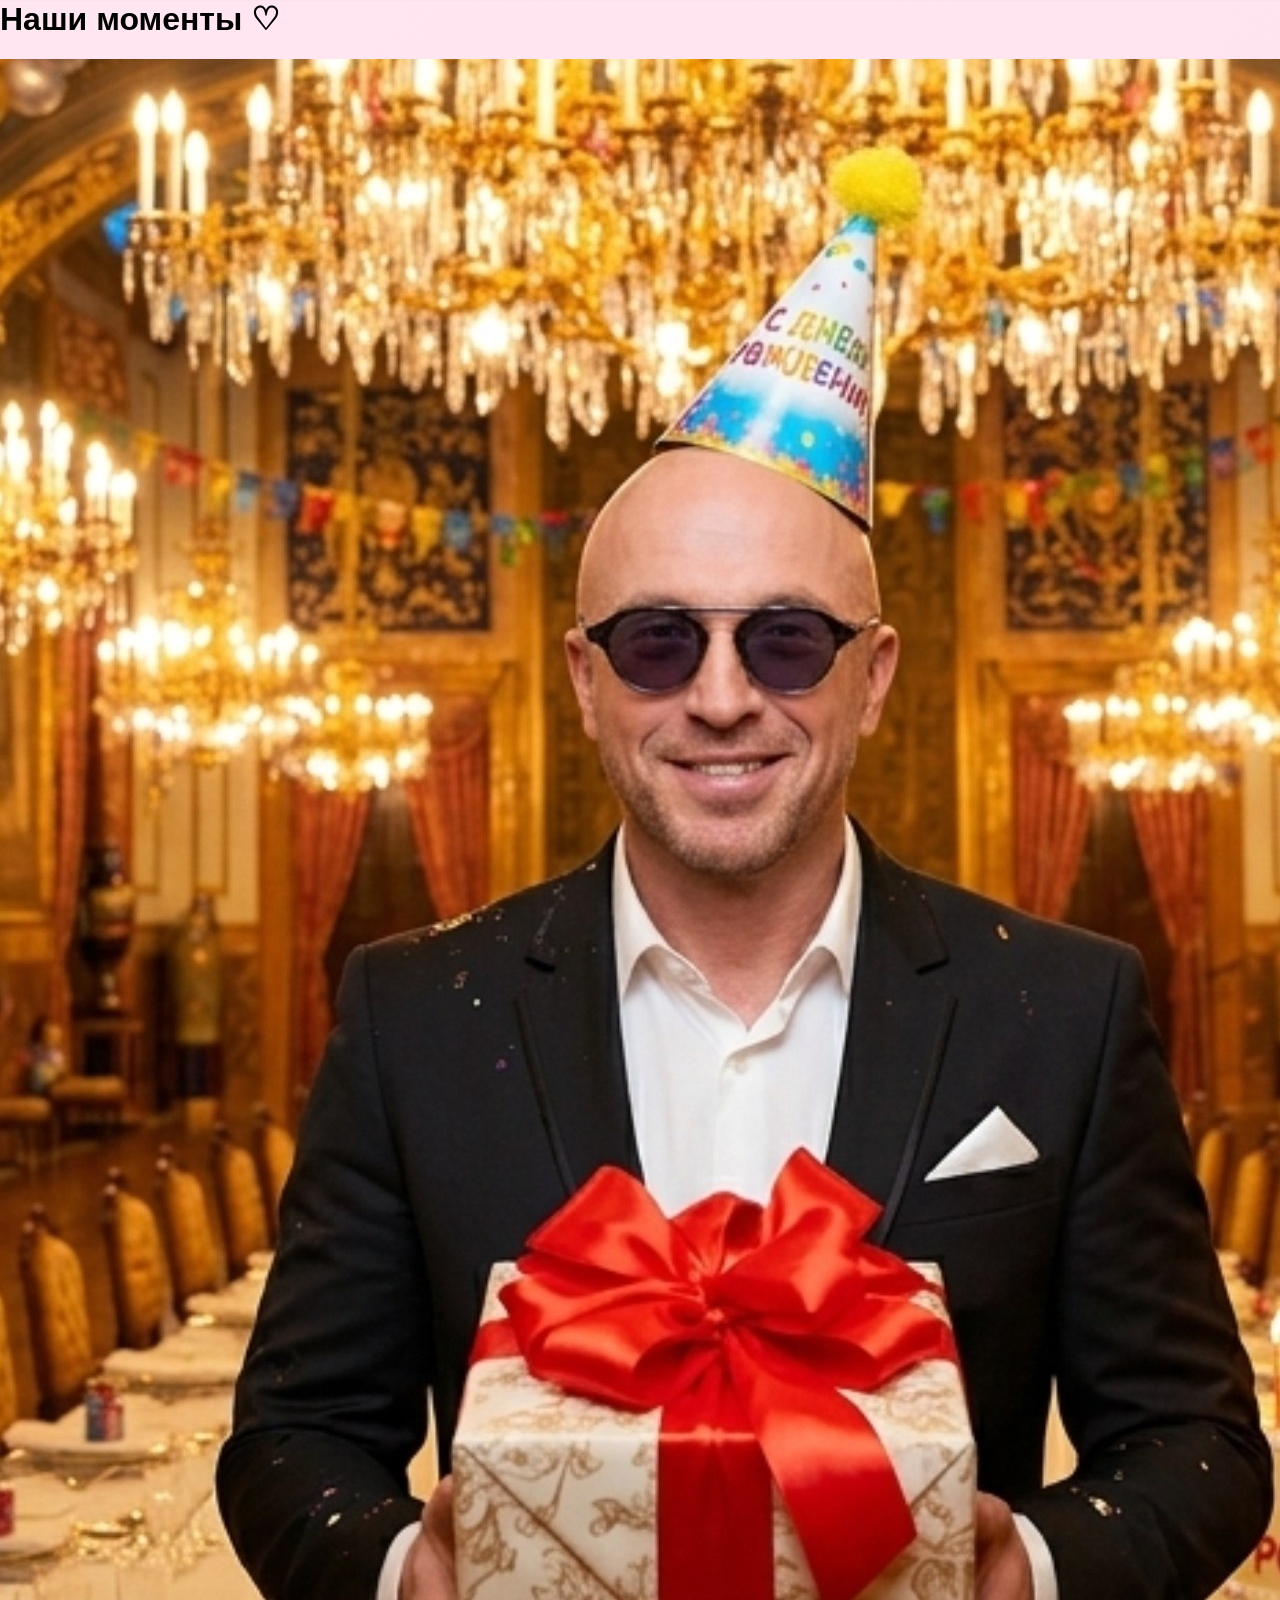
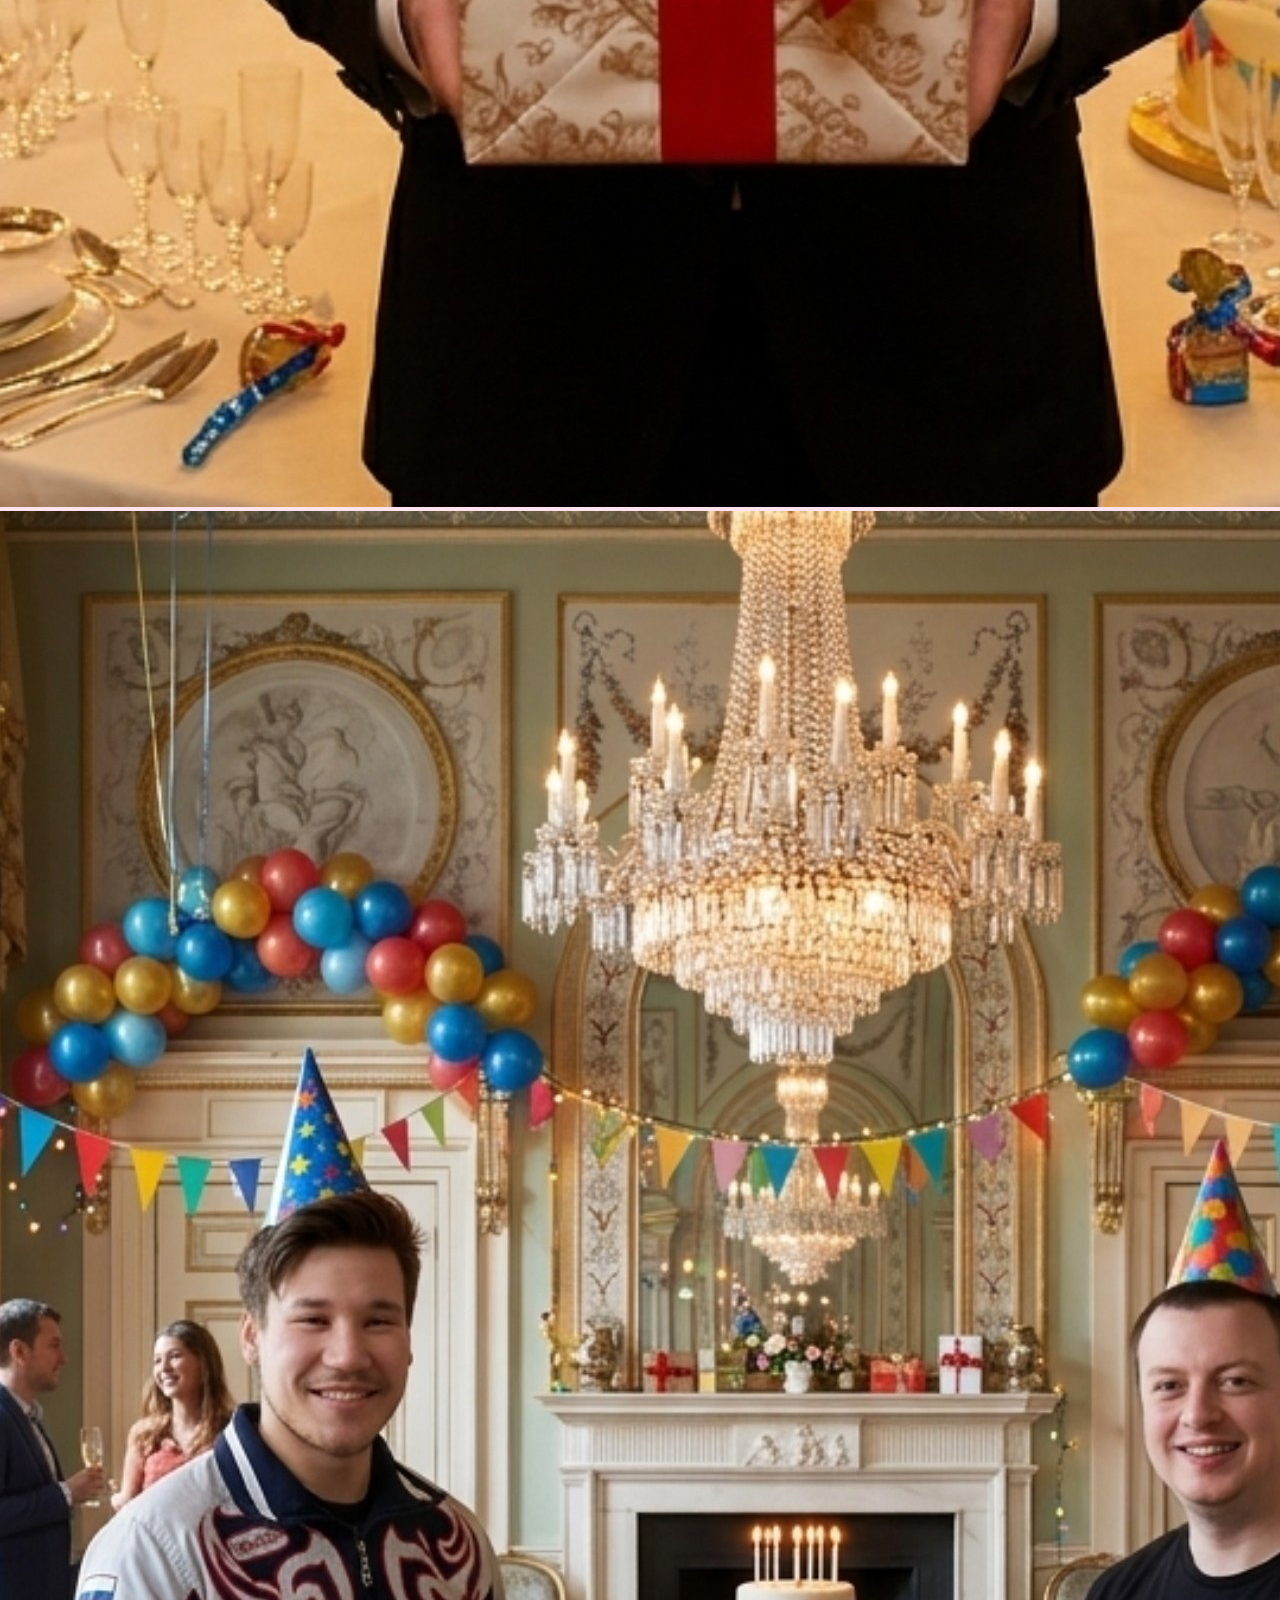
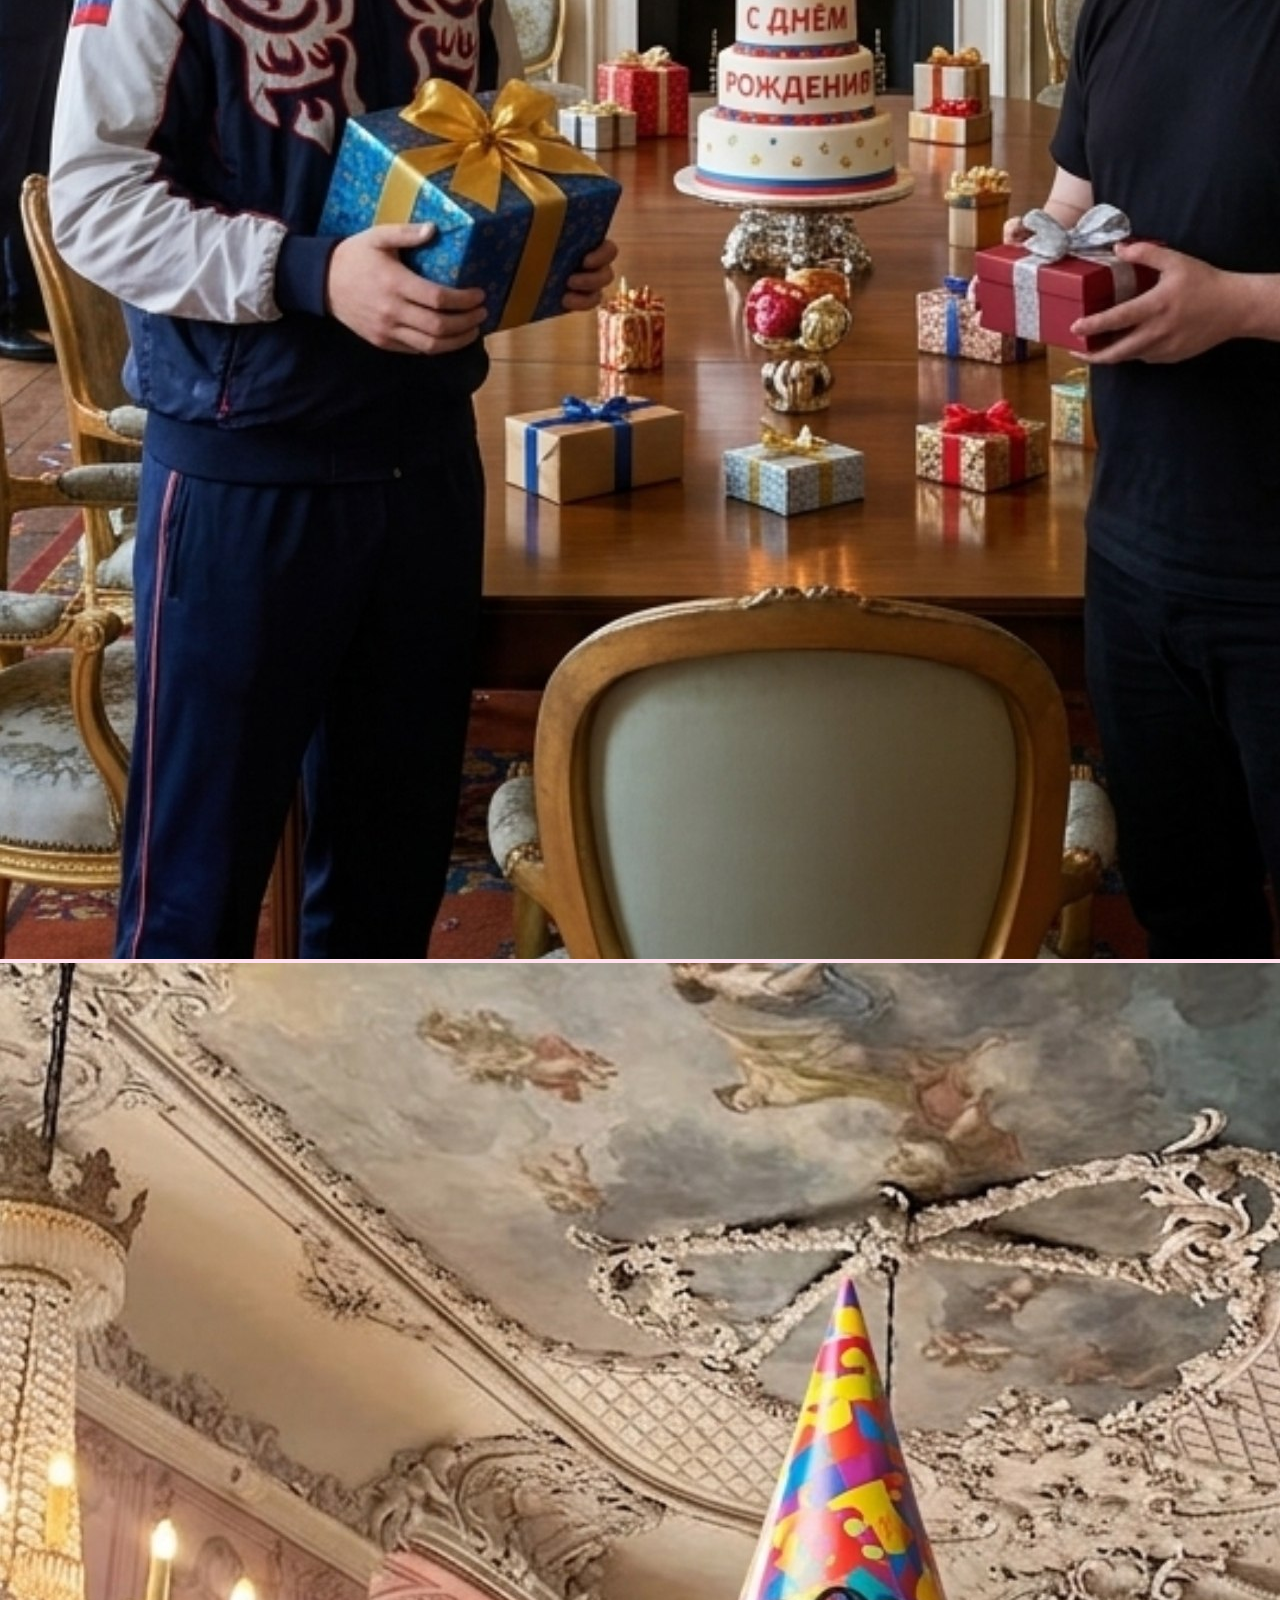
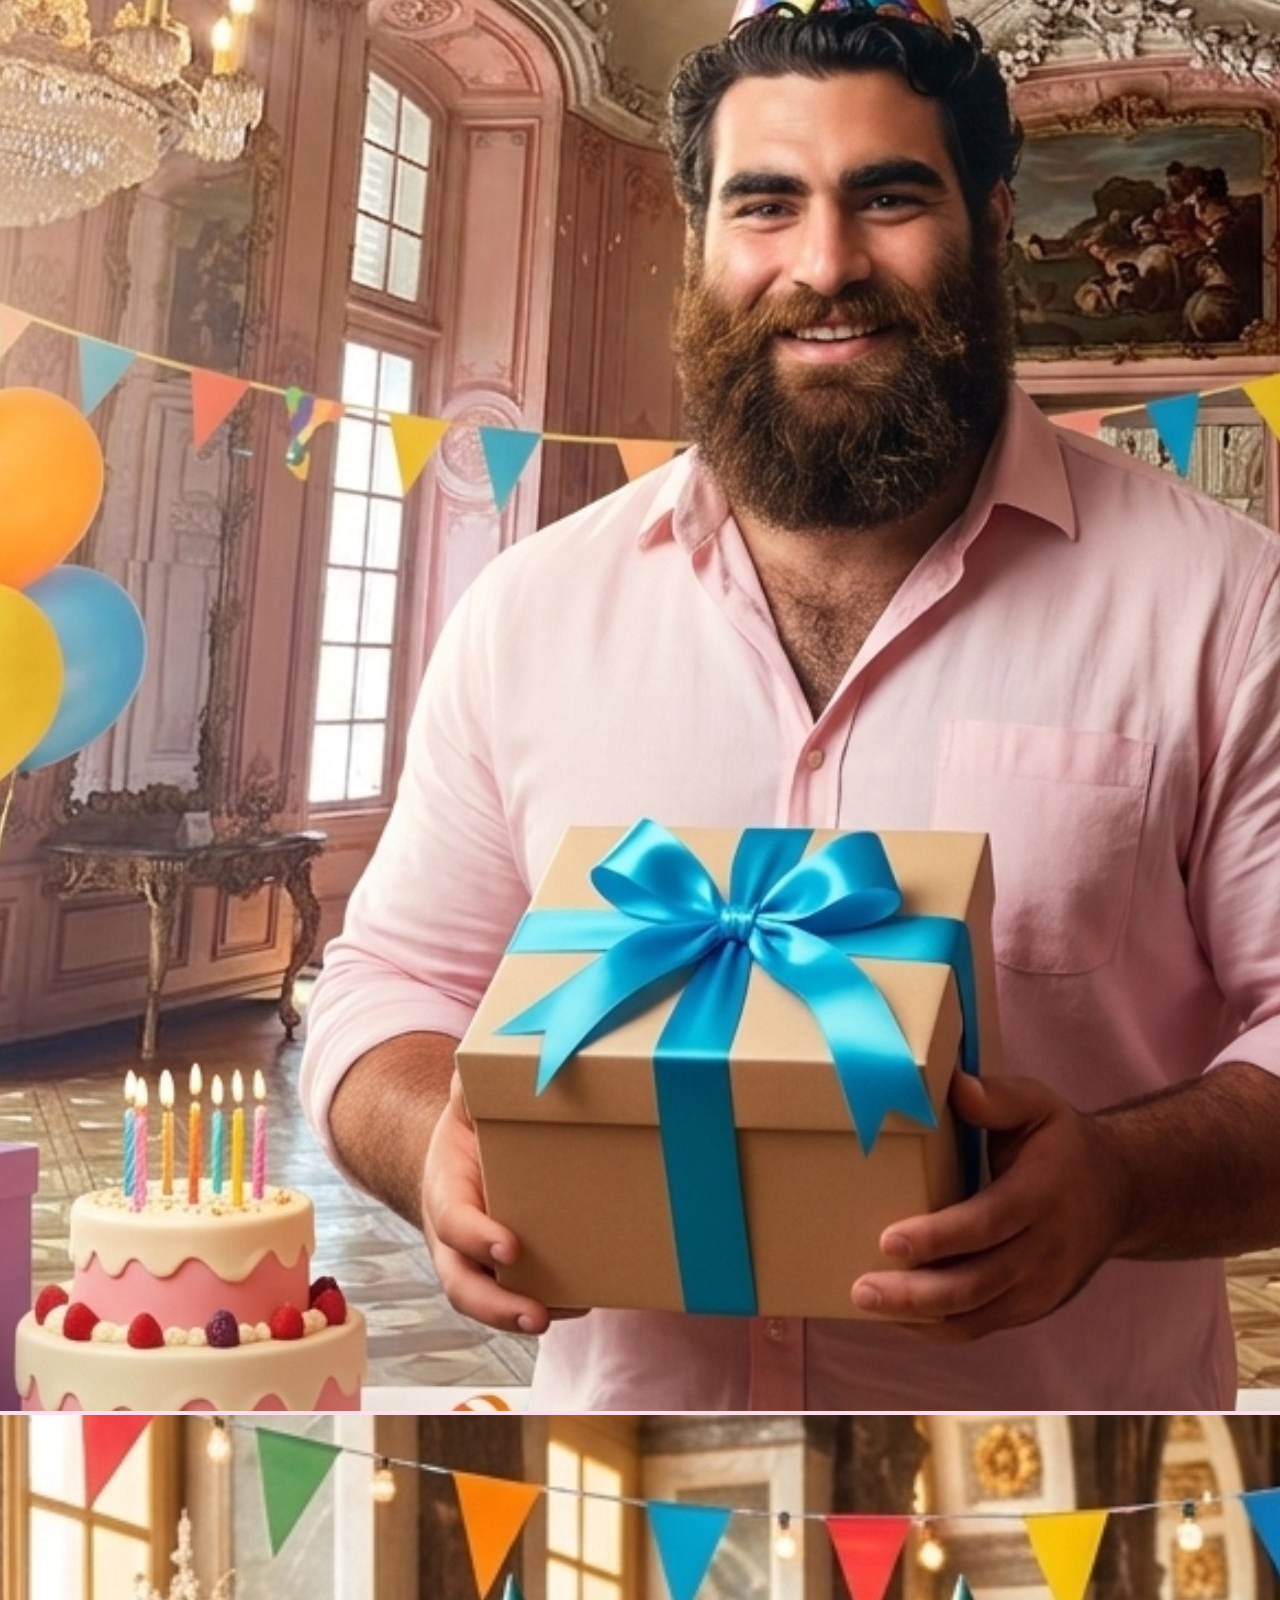
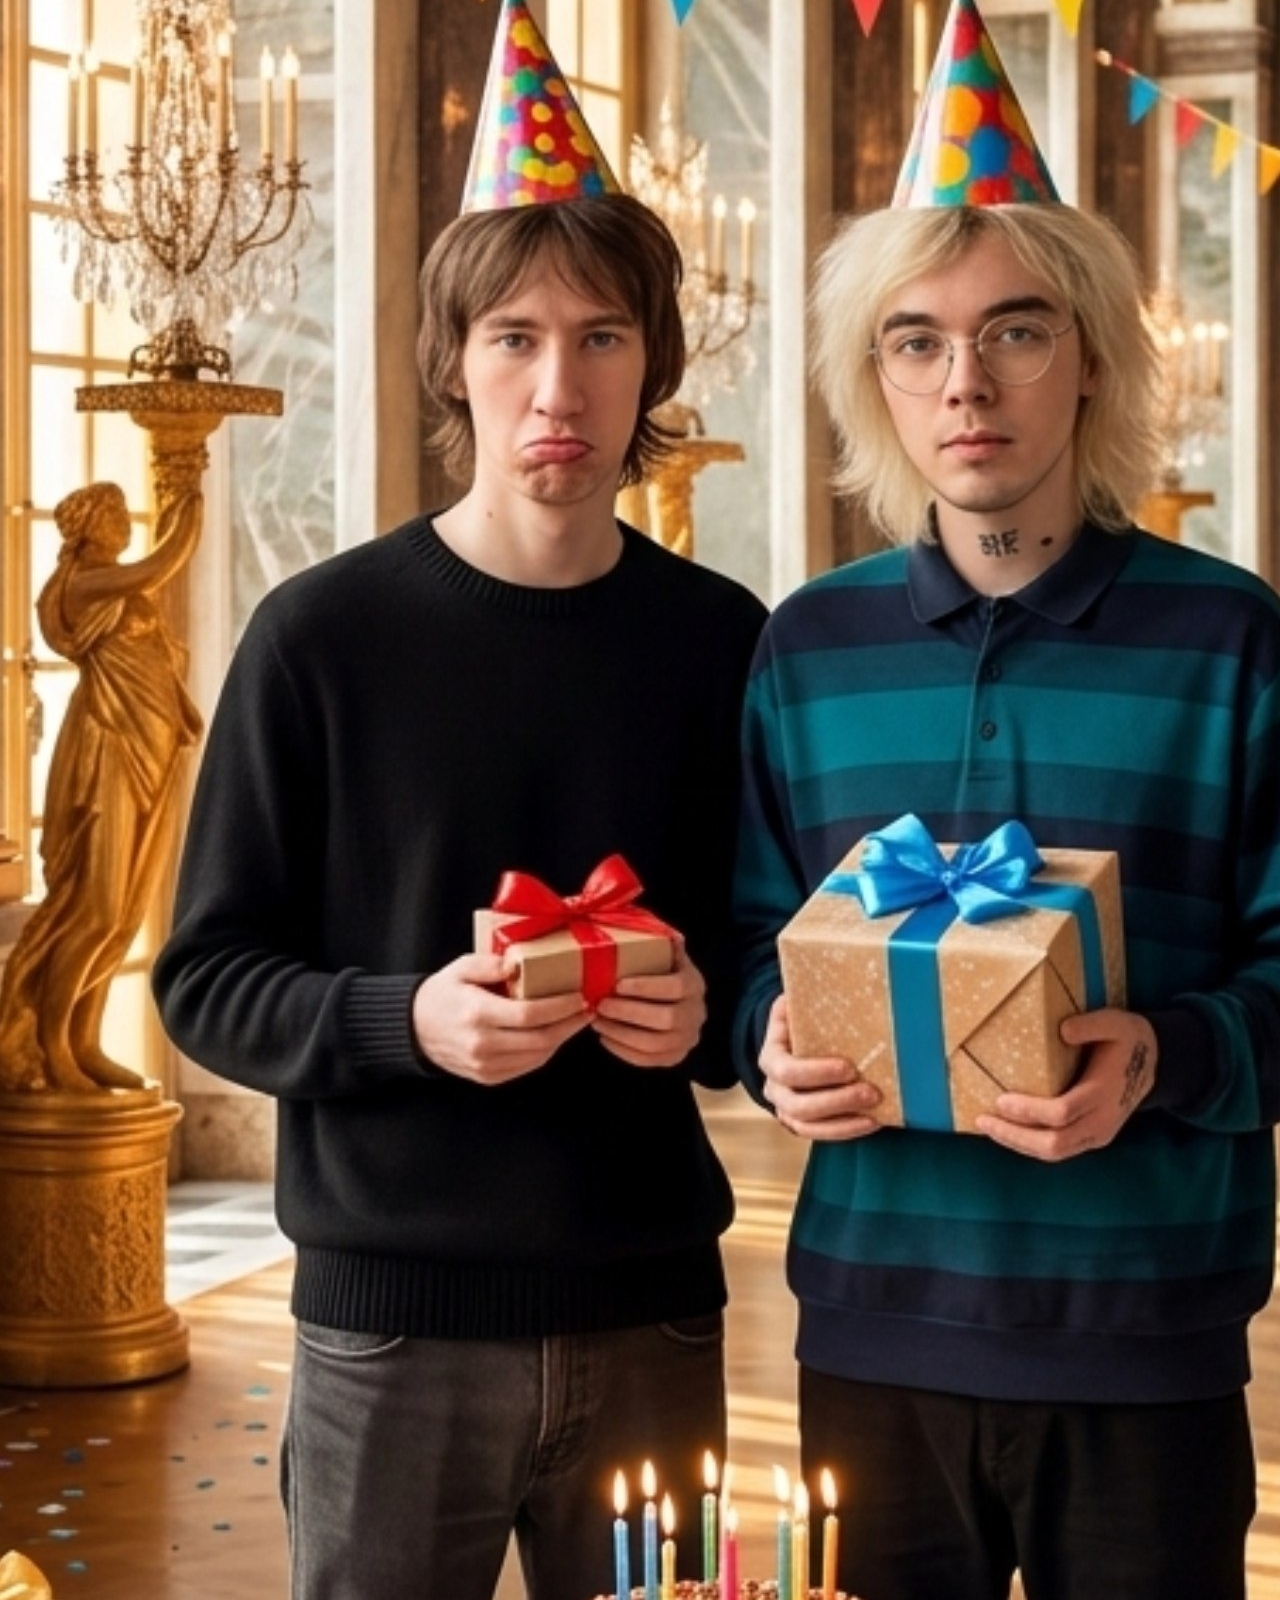
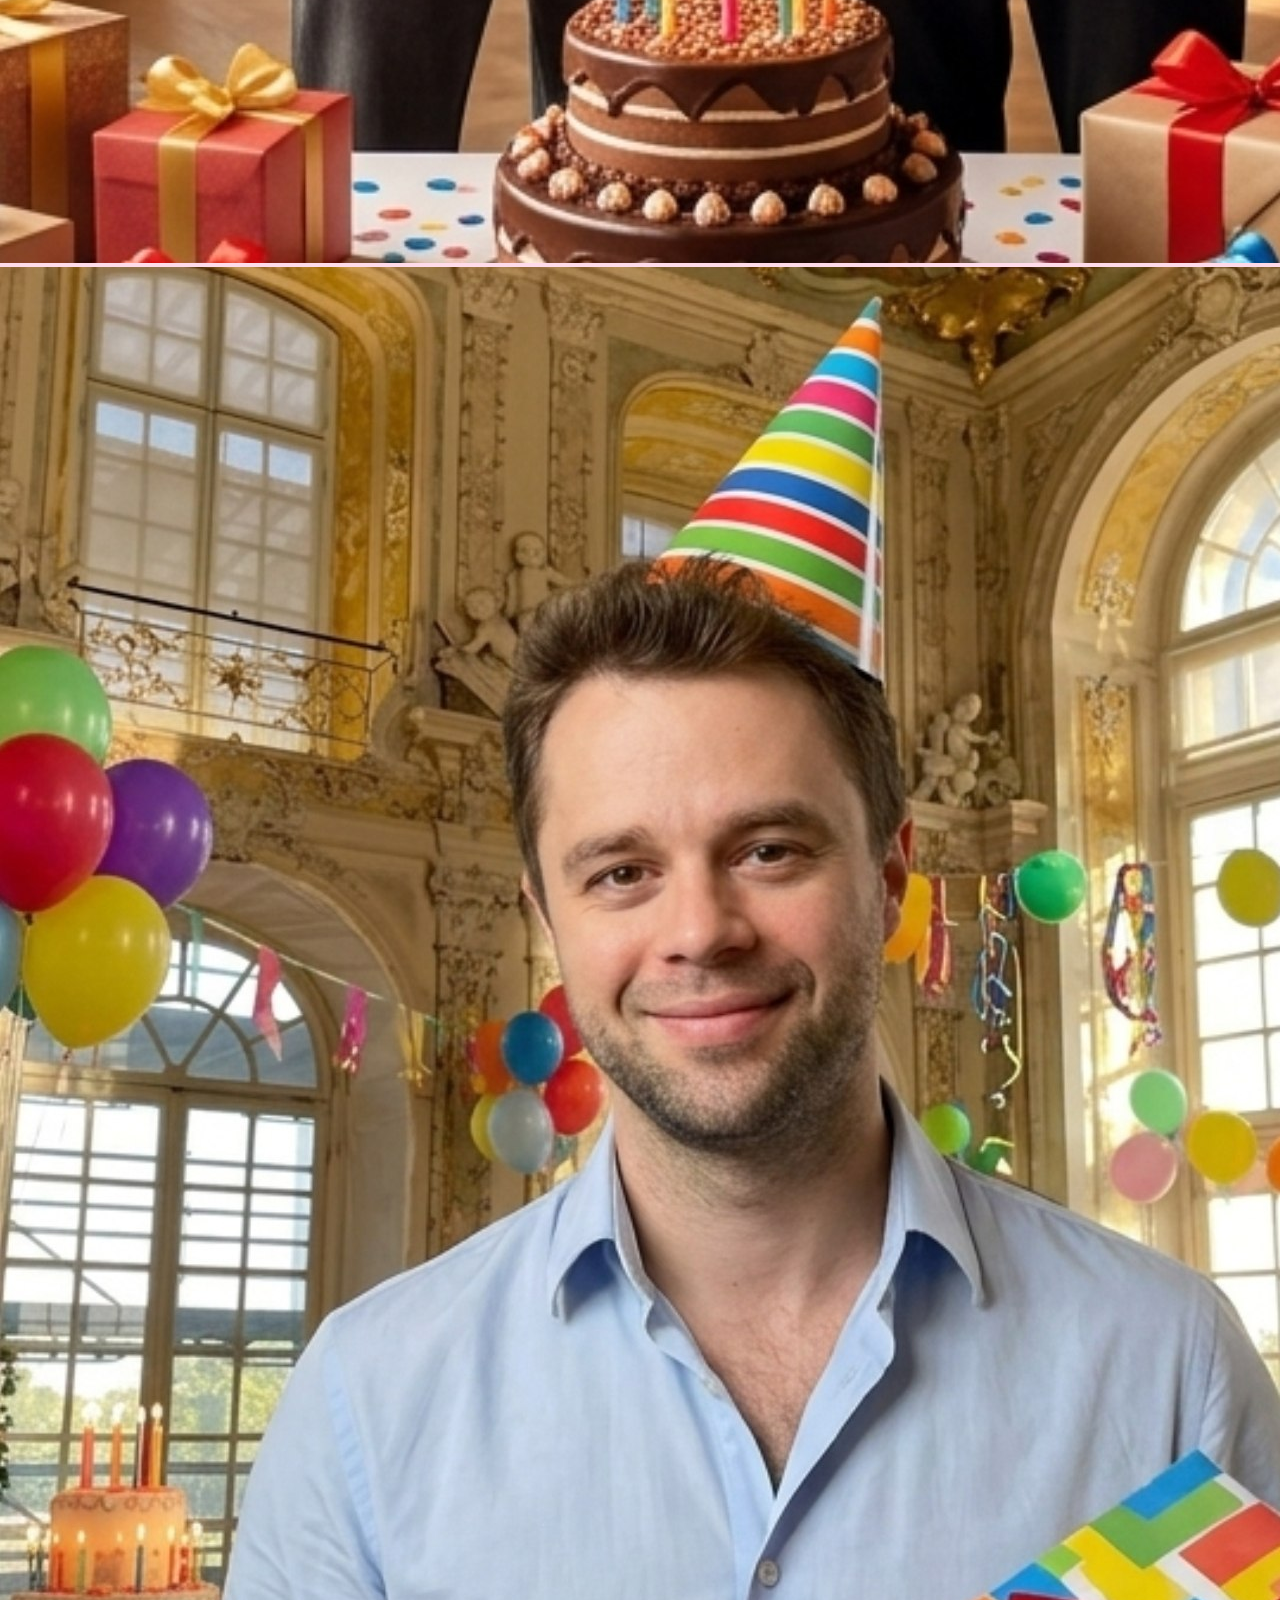
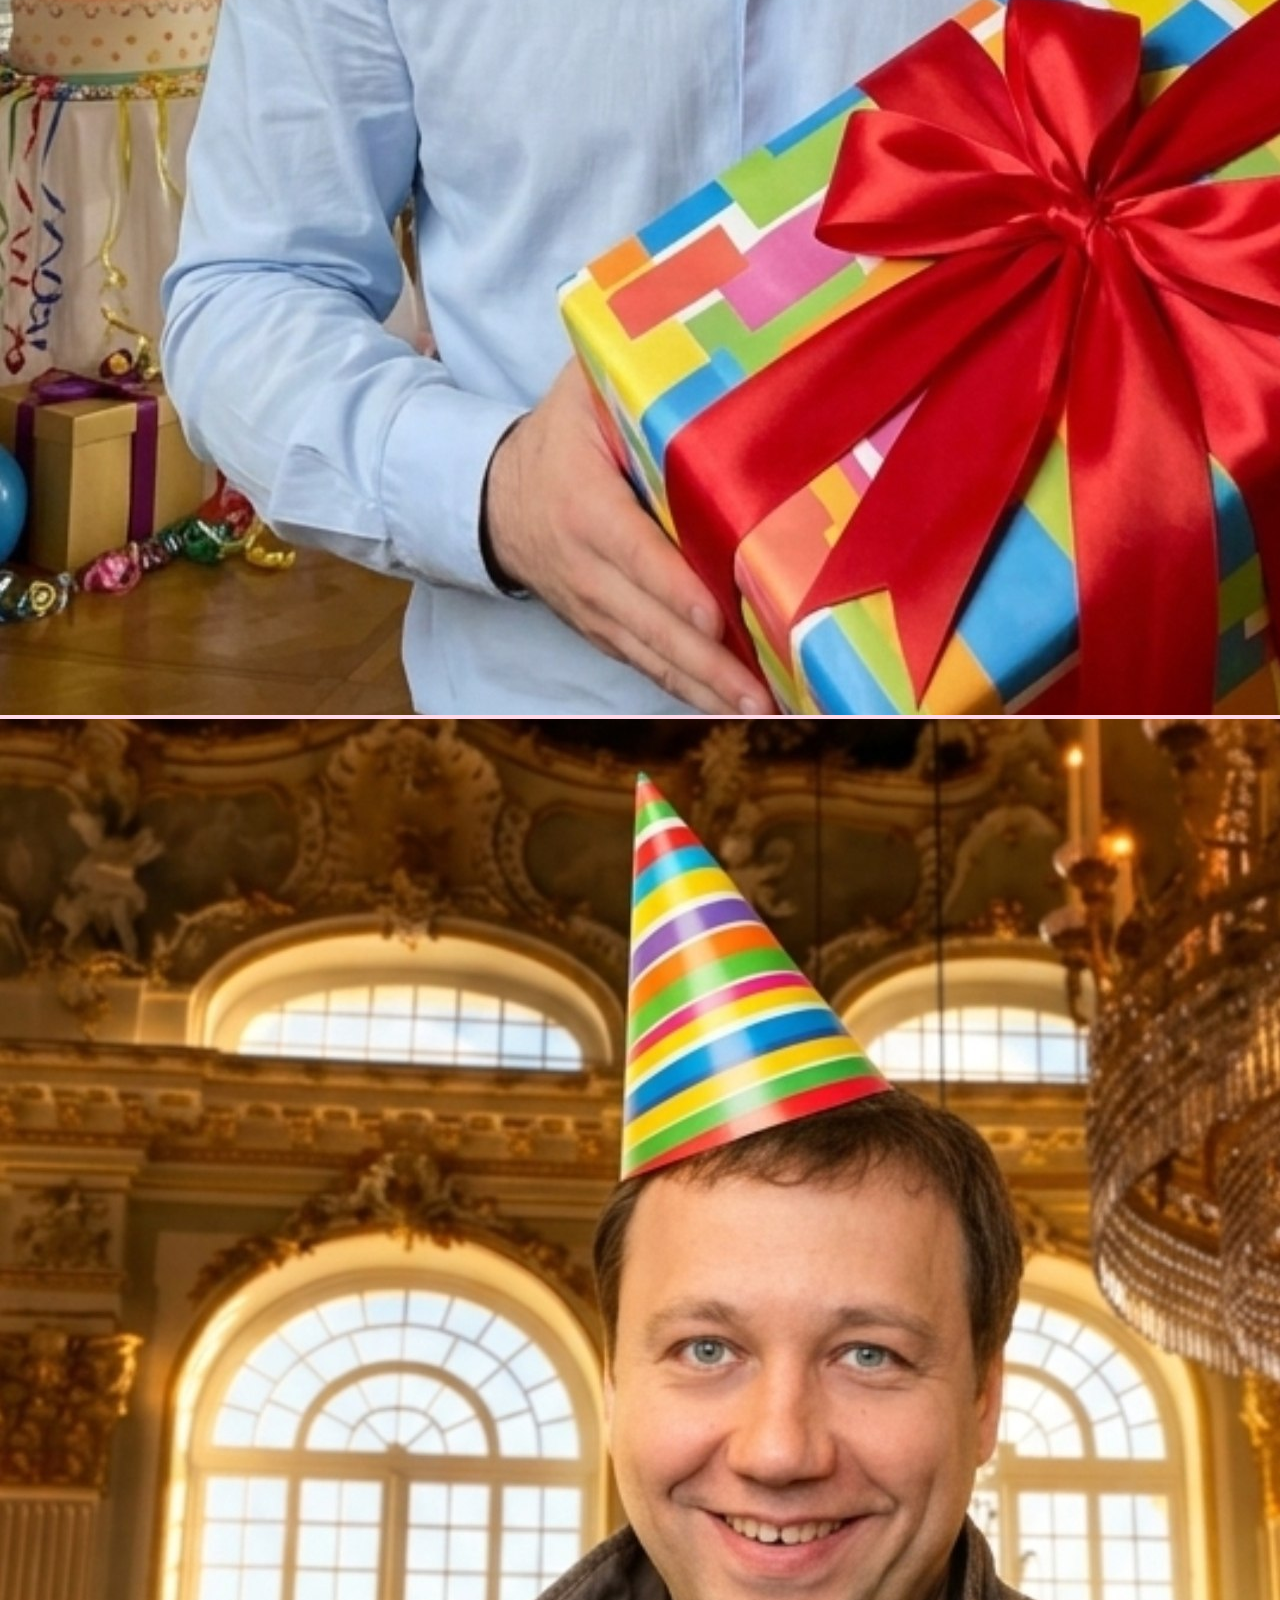
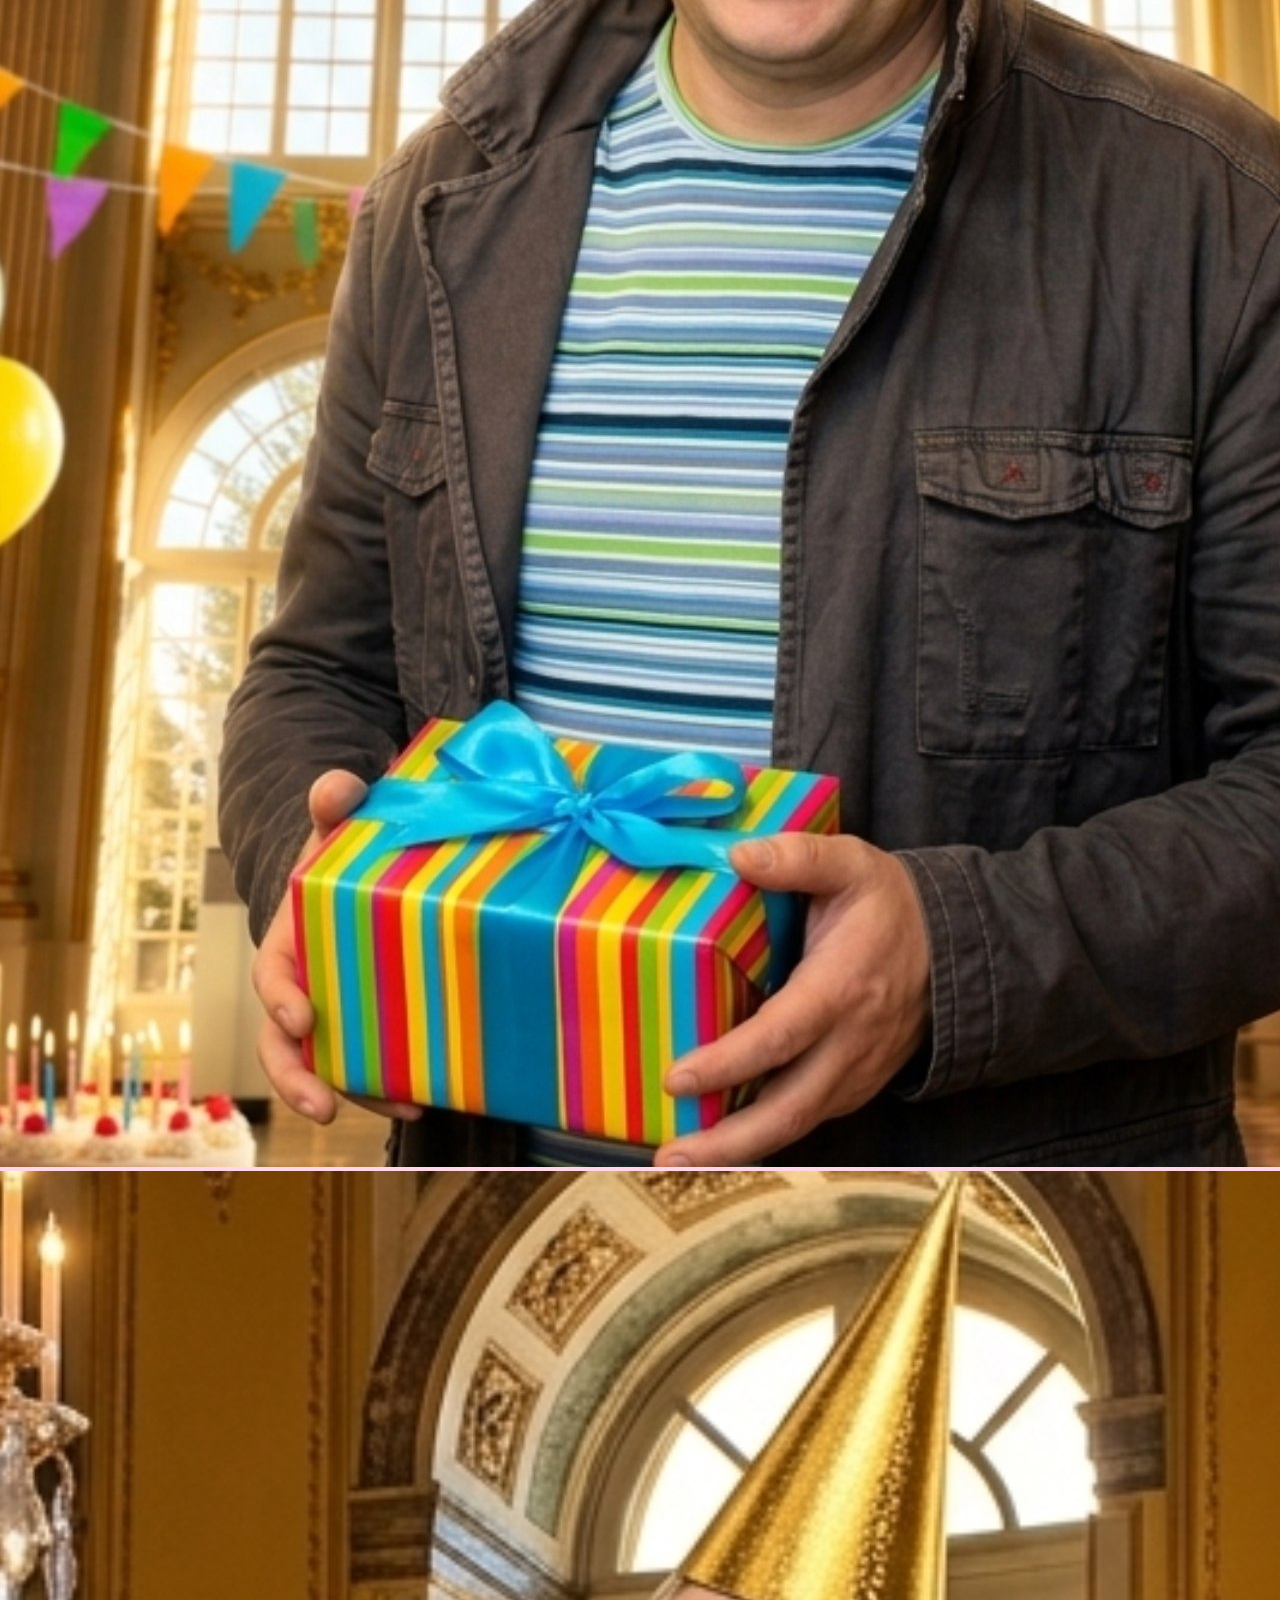
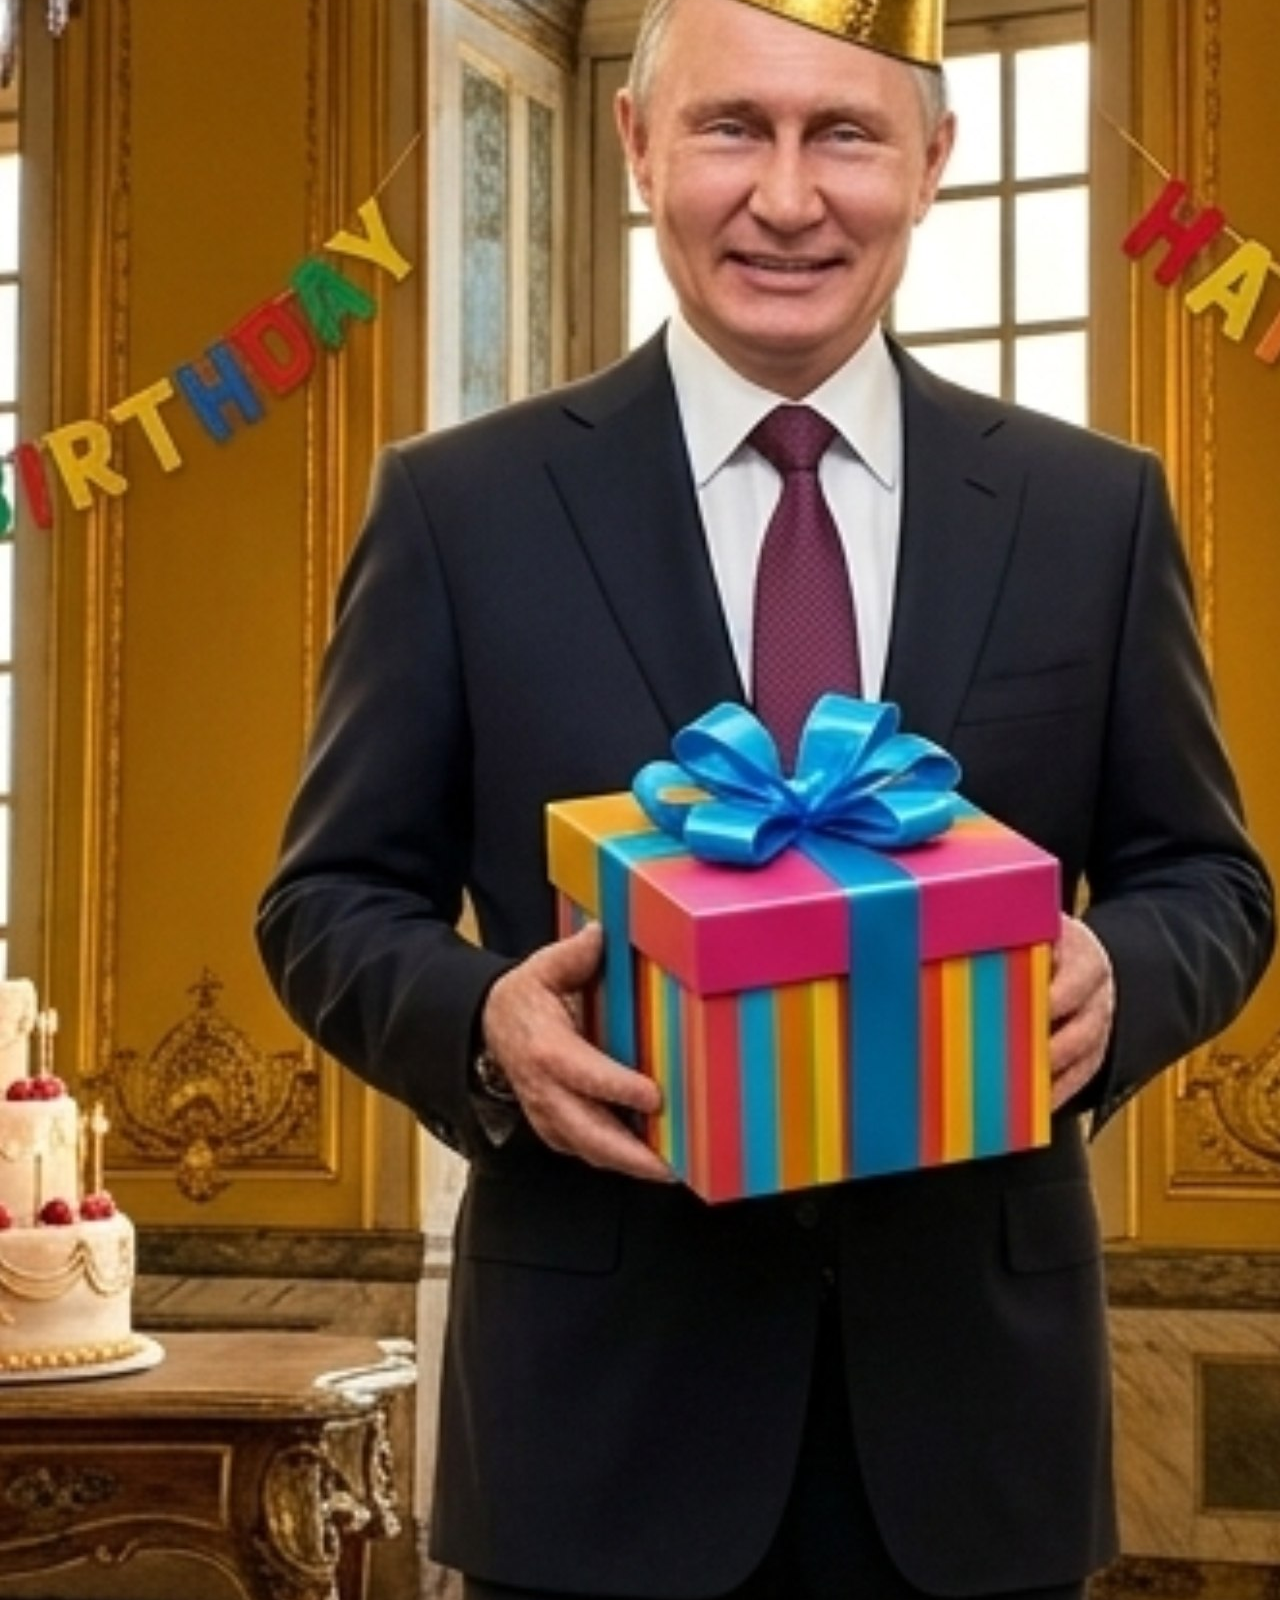
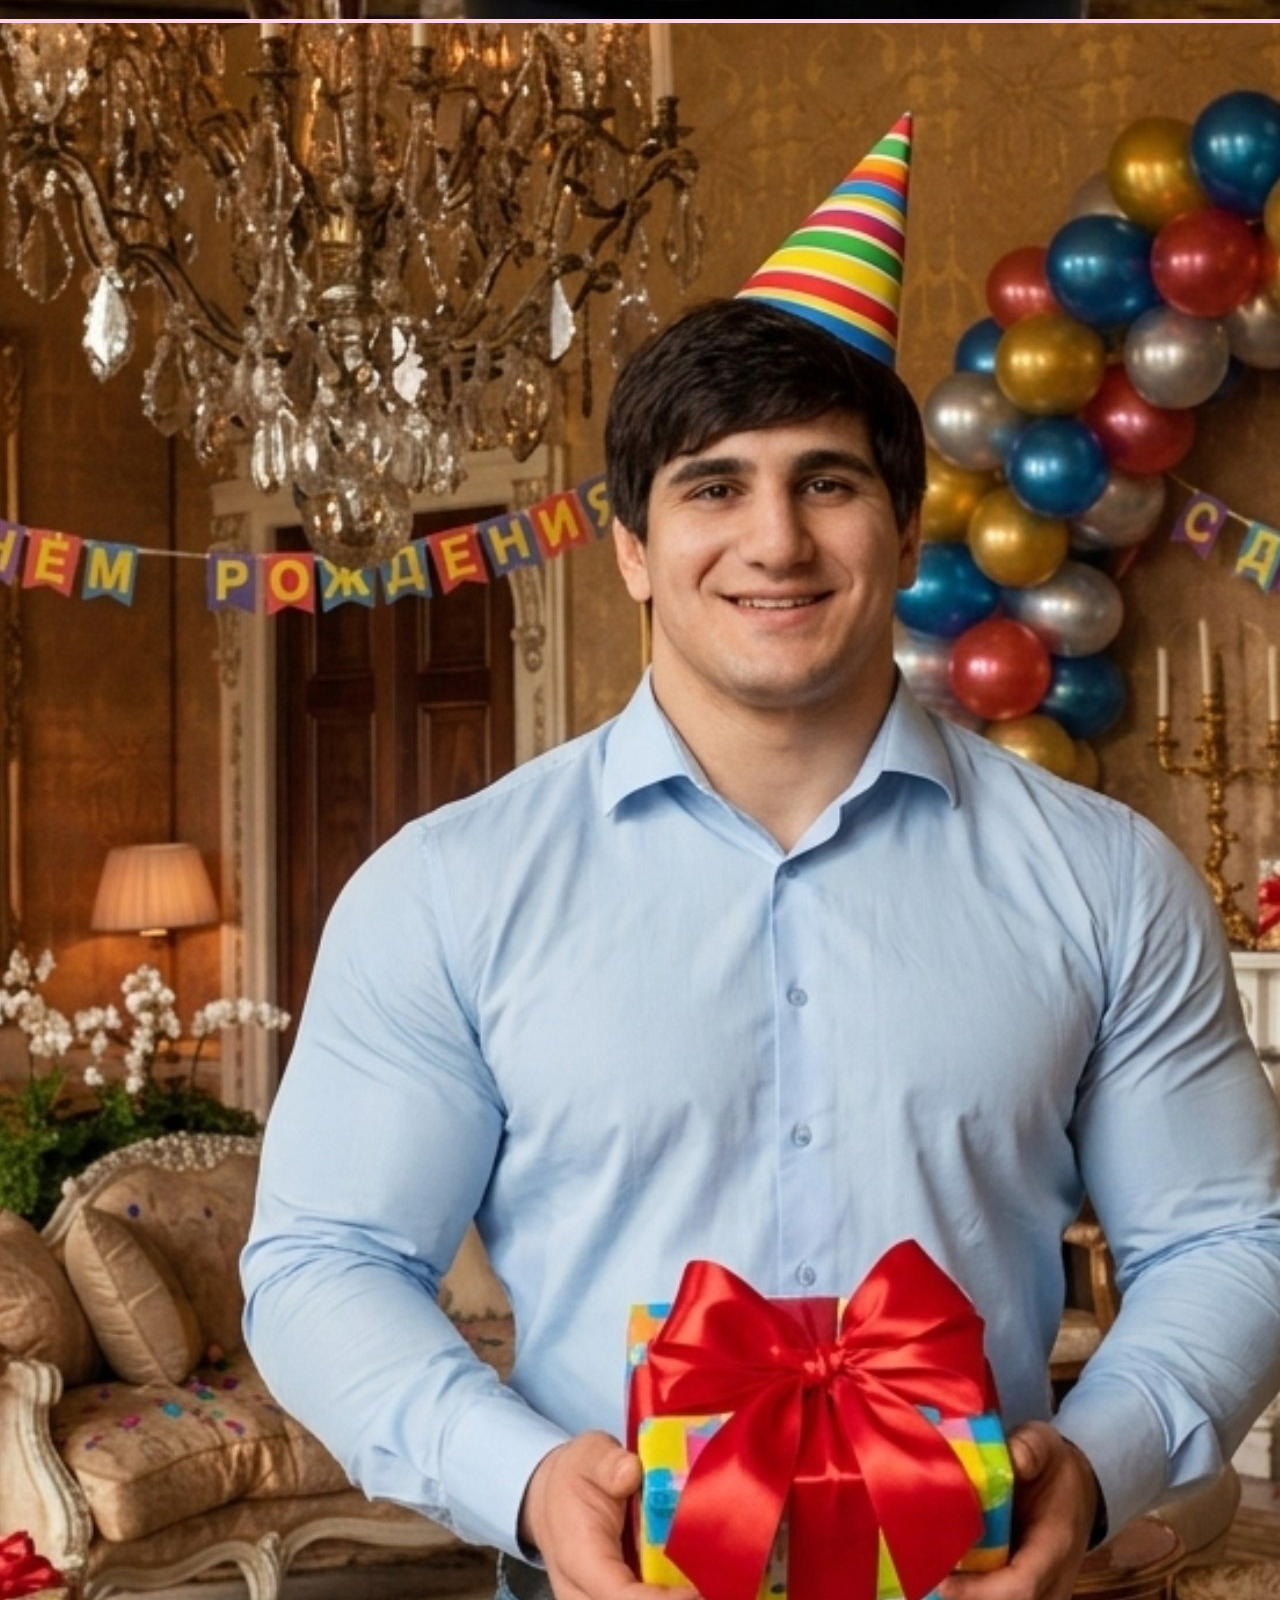
==== gallery.html @ 308feea4 "Create gallery.html" ====
<!DOCTYPE html>
<html lang="ru">

<head>
    <meta charset="UTF-8">
    <meta name="viewport" content="width=device-width, initial-scale=1.0">
    <title>Наши моменты ♡</title>
    <link rel="stylesheet" href="style.css">
</head>

<body>

    <h1 class="gallery-title">Наши моменты ♡</h1>

    <div class="gallery">

        <div class="photo">
            <img src="images/изображение_2026-07-11_165551994.png">
        </div>

        <div class="photo">
            <img src="images/изображение_2026-07-11_165850740.png">
        </div>

        <div class="photo">
            <img src="images/изображение_2026-07-11_170021690.png">
        </div>

        <div class="photo">
            <img src="images/изображение_2026-07-11_170112044.png">
        </div>

        <div class="photo">
            <img src="images/изображение_2026-07-11_170208477.png">
        </div>

        <div class="photo">
            <img src="images/изображение_2026-07-11_170256180.png">
        </div>

        <div class="photo">
            <img src="images/изображение_2026-07-11_170323794.png">
        </div>

        <div class="photo">
            <img src="images/изображение_2026-07-11_170416023.png">
        </div>

    </div>

</body>

</html>
---- style.css ----
body {
    background: linear-gradient(135deg, #ffe6f0, #ffd1e3);
    margin: 0;
    min-height: 100vh;
    font-family: Arial, sans-serif;
}


/* ПЕРВАЯ СТРАНИЦА */

.modal {
    display: none;
    position: fixed;
    z-index: 1;
    left: 0;
    top: 0;
    width: 100%;
    height: 100%;
    background: rgba(255, 182, 193, 0.5);
}


.modal-content {
    background: #ffd6e7;
    margin: 6% auto;
    padding: 25px;
    width: 300px;
    text-align: center;
    border-radius: 25px;
    box-shadow: 0 5px 20px rgba(255, 105, 180, 0.3);
    font-size: 20px;
    font-weight: bold;
    color: #d94f8a;

    animation: appear 0.6s ease, bounce 1.5s ease 0.6s infinite;
}


@keyframes appear {
    from {
        opacity: 0;
        transform: translateY(-30px) scale(0.9);
    }

    to {
        opacity: 1;
        transform: translateY(0) scale(1);
    }
}


@keyframes bounce {
    0%, 100% {
        transform: translateY(0);
    }

    50% {
        transform: translateY(-8px);
    }
}


.gif {
    width: 150px;
    height: auto;
    margin-bottom: 15px;
}


button {
    background: #ff8fc7;
    color: white;
    border: none;
    padding: 10px 20px;
    margin: 10px;
    border-radius: 20px;
    font-size: 16px;
    cursor: pointer;
}



/* СТРАНИЦА ПИСЬМА */

.page {
    min-height: 100vh;
    display: flex;
    align-items: center;
    justify-content: center;
}


.menu {
    position: fixed;
    left: 40px;
    top: 50%;
    transform: translateY(-50%);

    display: flex;
    flex-direction: column;
    gap: 20px;
}


.menu button {
    width: 170px;
}


.letter {
    background: #f8e8c8;
    width: 500px;
    height: 500px;
    padding: 30px;
    border-radius: 30px;
    box-shadow: 0 5px 20px rgba(180, 130, 70, 0.25);
    color: #8b5a3c;
    text-align: center;
    cursor: pointer;
}


.closed-letter {
    height: 100%;
    display: flex;
    flex-direction: column;
    justify-content: center;
    align-items: center;
    font-size: 60px;
}


.closed-letter p {
    font-size: 18px;
}


.opened-letter {
    display: none;
}


.letter.open .closed-letter {
    display: none;
}


.letter.open .opened-letter {
    display: block;
}


.text {
    height: 380px;
    overflow-y: auto;
    padding: 10px;
}


h1 {
    margin-top: 0;
}



/* СТРАНИЦА "ТЫ АХУЕЛ?" */

.dark-page {
    background: #120000;
}


.no-page {
    min-height: 100vh;
    display: flex;
    justify-content: center;
    align-items: center;
}


.evil-box {
    background: rgba(20, 0, 0, 0.85);
    padding: 50px;
    border-radius: 15px;
    text-align: center;
    color: #ff2222;
    box-shadow: 0 0 30px rgba(255, 0, 0, 0.7);
    border: 2px solid #8b0000;
}


.evil-box h1 {
    font-size: 45px;
    text-shadow: 0 0 10px red;
}


.evil-box button {
    background: #550000;
    color: #ffcccc;
    border: 1px solid #ff2222;
}


.evil-box button:hover {
    background: #990000;
}
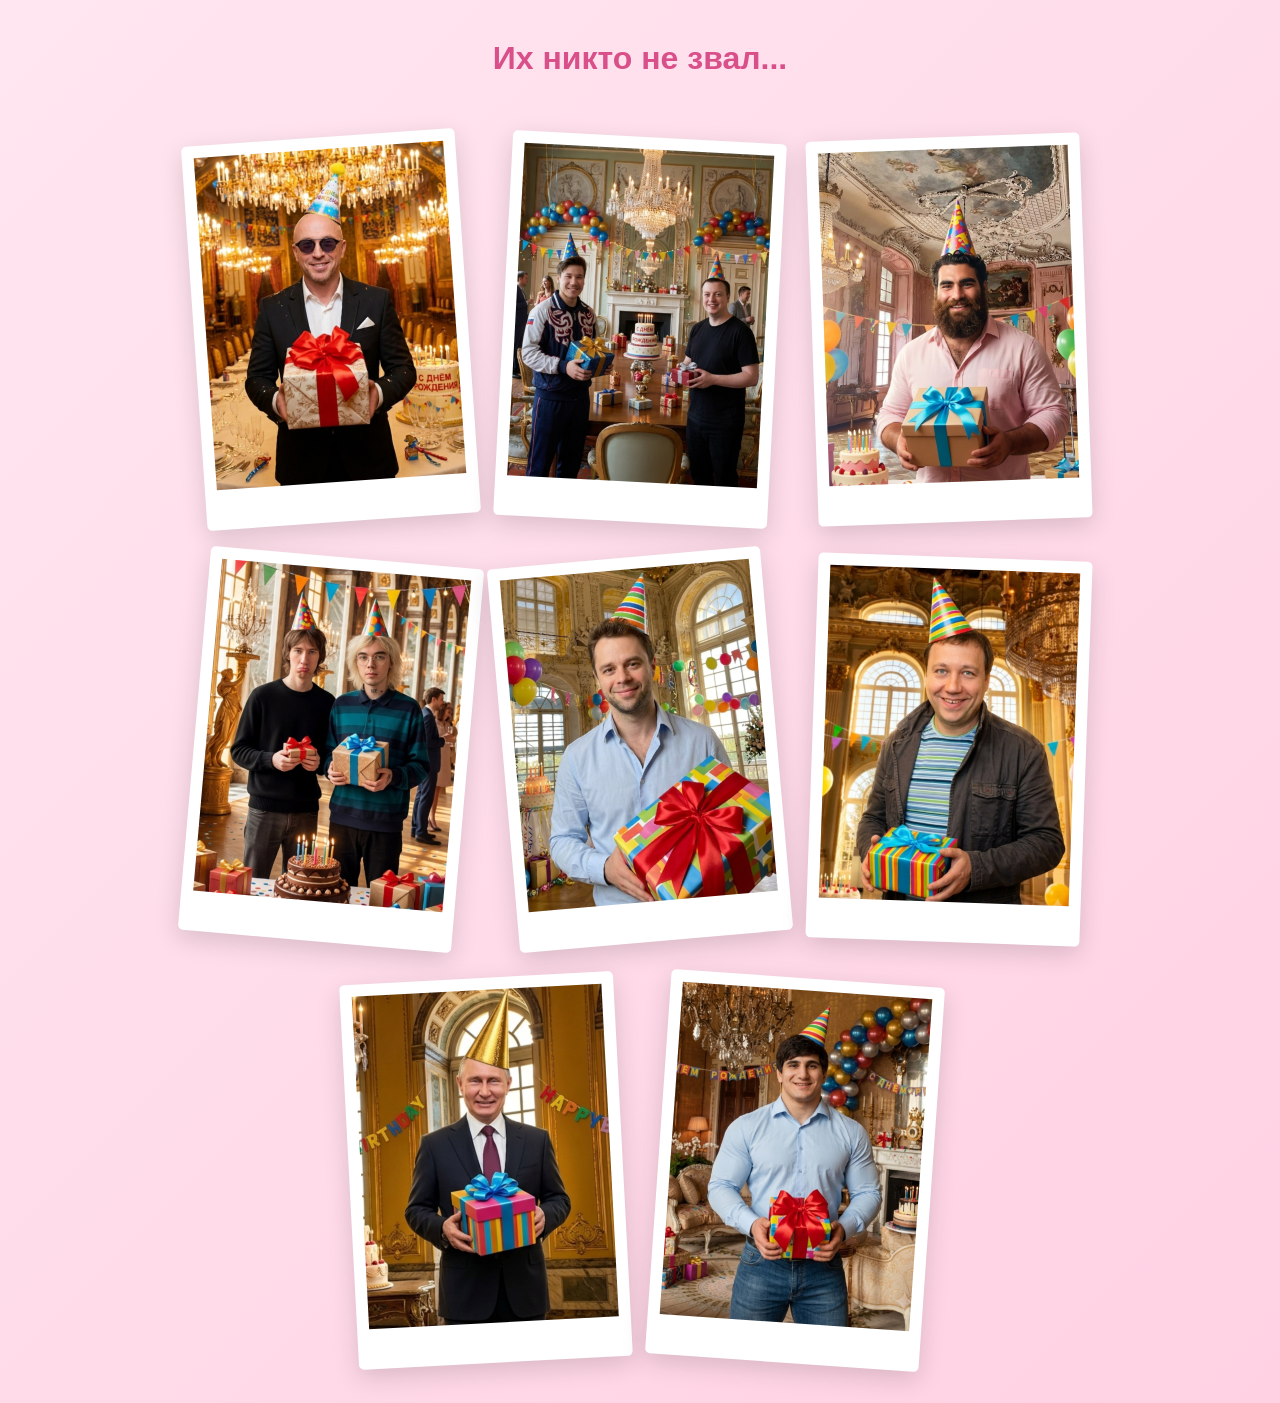
==== commit ae2977a7: "Update gallery.html" ====
--- a/gallery.html
+++ b/gallery.html
@@ -4,13 +4,13 @@
 <head>
     <meta charset="UTF-8">
     <meta name="viewport" content="width=device-width, initial-scale=1.0">
-    <title>Наши моменты ♡</title>
+    <title>Кто это???</title>
     <link rel="stylesheet" href="style.css">
 </head>
 
 <body>
 
-    <h1 class="gallery-title">Наши моменты ♡</h1>
+    <h1 class="gallery-title">Их никто не звал...</h1>
 
     <div class="gallery">
 
--- a/style.css
+++ b/style.css
@@ -1,3 +1,4 @@
+
 body {
     background: linear-gradient(135deg, #ffe6f0, #ffd1e3);
     margin: 0;
@@ -22,7 +23,7 @@
 
 .modal-content {
     background: #ffd6e7;
-    margin: 6% auto;
+    margin: 12% auto;
     padding: 25px;
     width: 300px;
     text-align: center;
@@ -205,3 +206,379 @@
 .evil-box button:hover {
     background: #990000;
 }
+.gallery-title {
+    text-align: center;
+    color: #d94f8a;
+    margin-top: 40px;
+    margin-bottom: 20px;
+}
+
+
+.gallery {
+    display: flex;
+    flex-wrap: wrap;
+    justify-content: center;
+    gap: 35px;
+    padding: 40px;
+}
+
+
+.photo {
+    background: white;
+    padding: 12px 12px 40px 12px;
+    width: 250px;
+    border-radius: 5px;
+    box-shadow: 0 8px 25px rgba(0,0,0,0.15);
+
+    animation: sway 5s ease-in-out infinite;
+    transition: transform 0.3s ease;
+}
+
+
+.photo:hover {
+    transform: scale(1.08) !important;
+    z-index: 10;
+}
+
+
+.photo img {
+    width: 100%;
+    display: block;
+}
+
+
+/* Разные углы */
+
+.photo:nth-child(1) {
+    transform: rotate(-4deg);
+}
+
+.photo:nth-child(2) {
+    transform: rotate(3deg);
+}
+
+.photo:nth-child(3) {
+    transform: rotate(-2deg);
+}
+
+.photo:nth-child(4) {
+    transform: rotate(5deg);
+}
+
+.photo:nth-child(5) {
+    transform: rotate(-5deg);
+}
+
+.photo:nth-child(6) {
+    transform: rotate(2deg);
+}
+
+.photo:nth-child(7) {
+    transform: rotate(-3deg);
+}
+
+.photo:nth-child(8) {
+    transform: rotate(4deg);
+}
+
+
+/* Разная скорость качания */
+
+.photo:nth-child(2n) {
+    animation-duration: 6s;
+}
+
+.photo:nth-child(3n) {
+    animation-duration: 4.5s;
+}
+
+.photo:nth-child(4n) {
+    animation-duration: 7s;
+}
+
+
+/* Покачивание */
+
+@keyframes sway {
+
+    0% {
+        transform: rotate(-3deg);
+    }
+
+    50% {
+        transform: rotate(3deg);
+    }
+
+    100% {
+        transform: rotate(-3deg);
+    }
+
+}
+.loader {
+    display: none;
+    position: fixed;
+    inset: 0;
+    background: rgba(255, 230, 240, 0.97);
+    z-index: 9999;
+
+    flex-direction: column;
+    justify-content: center;
+    align-items: center;
+}
+
+.loader img {
+    width: 220px;
+    height: auto;
+}
+
+.loader p {
+    margin-top: 10px;
+    font-size: 20px;
+    color: #d94f8a;
+    font-weight: bold;
+}
+/* КОНВЕРТ */
+
+.envelope {
+    position: relative;
+    width: 450px;
+    height: 300px;
+    background: #e8c99b;
+    border-radius: 15px;
+    cursor: pointer;
+    box-shadow: 0 10px 30px rgba(0,0,0,0.2);
+    overflow: visible;
+}
+
+
+.flap {
+    position: absolute;
+    top: 0;
+    left: 0;
+    width: 0;
+    height: 0;
+
+    border-left: 225px solid transparent;
+    border-right: 225px solid transparent;
+    border-top: 150px solid #d8b27c;
+
+    transform-origin: top;
+    transition: 1s;
+    z-index: 1;
+}
+
+
+.letter-paper {
+    position: absolute;
+    background: #f8e8c8;
+
+    width: 380px;
+    height: 260px;
+
+    left: 35px;
+    top: 50px;
+
+    padding: 20px;
+    box-sizing: border-box;
+
+    border-radius: 10px;
+
+    color: #8b5a3c;
+
+    transform: translateY(80px);
+    transition: 1s;
+
+    z-index: 3;
+}
+
+
+.open-text {
+    position: absolute;
+
+    bottom: 20px;
+    width: 100%;
+
+    text-align: center;
+
+    color: #8b5a3c;
+    font-size: 18px;
+
+    z-index: 4;
+}
+
+
+.envelope.opened .flap {
+    transform: rotateX(180deg);
+}
+
+
+.envelope.opened .letter-paper {
+    transform: translateY(-80px);
+    animation: glow 2s ease-in-out infinite;
+}
+
+
+.envelope.opened .open-text {
+    opacity: 0;
+}
+@keyframes glow {
+
+    0%, 100% {
+        box-shadow: 0 0 20px rgba(255, 182, 193, 0.5);
+    }
+
+    50% {
+        box-shadow: 0 0 45px rgba(255, 105, 180, 0.9);
+    }
+
+}
+
+
+.envelope.opened .letter-paper {
+    animation: glow 2s ease-in-out infinite;
+}
+.sparkles {
+    display: none;
+    position: absolute;
+    inset: -80px;
+    pointer-events: none;
+}
+
+
+.envelope.opened .sparkles {
+    display: block;
+}
+
+
+.sparkles span {
+    position: absolute;
+    font-size: 25px;
+    animation: float 3s ease-in-out infinite;
+}
+
+
+/* разные позиции */
+
+.sparkles span:nth-child(1) {
+    left: 10%;
+    top: 20%;
+}
+
+.sparkles span:nth-child(2) {
+    left: 80%;
+    top: 15%;
+    animation-delay: 0.5s;
+}
+
+.sparkles span:nth-child(3) {
+    left: 20%;
+    top: 70%;
+    animation-delay: 1s;
+}
+
+.sparkles span:nth-child(4) {
+    left: 75%;
+    top: 65%;
+    animation-delay: 1.5s;
+}
+
+.sparkles span:nth-child(5) {
+    left: 50%;
+    top: 5%;
+    animation-delay: 2s;
+}
+
+.sparkles span:nth-child(6) {
+    left: 90%;
+    top: 50%;
+    animation-delay: 2.5s;
+}
+
+
+@keyframes float {
+
+    0% {
+        opacity: 0;
+        transform: translateY(20px) scale(0.8);
+    }
+
+    50% {
+        opacity: 1;
+        transform: translateY(-20px) scale(1);
+    }
+
+    100% {
+        opacity: 0;
+        transform: translateY(-50px) scale(0.8);
+    }
+
+}
+.letter-paper {
+    position: absolute;
+    background: #f8e8c8;
+    width: 380px;
+    min-height: 260px;
+    left: 35px;
+    top: 50px;
+    padding: 20px;
+    box-sizing: border-box;
+    border-radius: 10px;
+    color: #8b5a3c;
+    transform: translateY(250px);
+    transition: 1s ease;
+    opacity: 0;
+    z-index: 2;
+}
+
+.envelope.opened .letter-paper {
+    transform: translateY(-180px);
+    opacity: 1;
+}
+.secret-box {
+
+    display: none;
+
+    position: fixed;
+    inset: 0;
+
+    background: rgba(255, 210, 230, 0.7);
+
+    justify-content: center;
+    align-items: center;
+
+    z-index: 9999;
+}
+
+
+.secret-content {
+
+    background: #f8e8c8;
+
+    width: 350px;
+
+    padding: 30px;
+
+    border-radius: 25px;
+
+    text-align: center;
+
+    color: #8b5a3c;
+
+    box-shadow: 0 0 30px rgba(255,105,180,0.4);
+
+    animation: appear 0.5s ease;
+}
+.letter-gif {
+    display: block;
+    margin: 15px auto;
+    max-width: 120px;
+    height: auto;
+}
+
+.text {
+    height: 180px;
+    overflow-y: auto;
+    padding: 5px;
+    font-size: 14px;
+    line-height: 1.5;
+}
